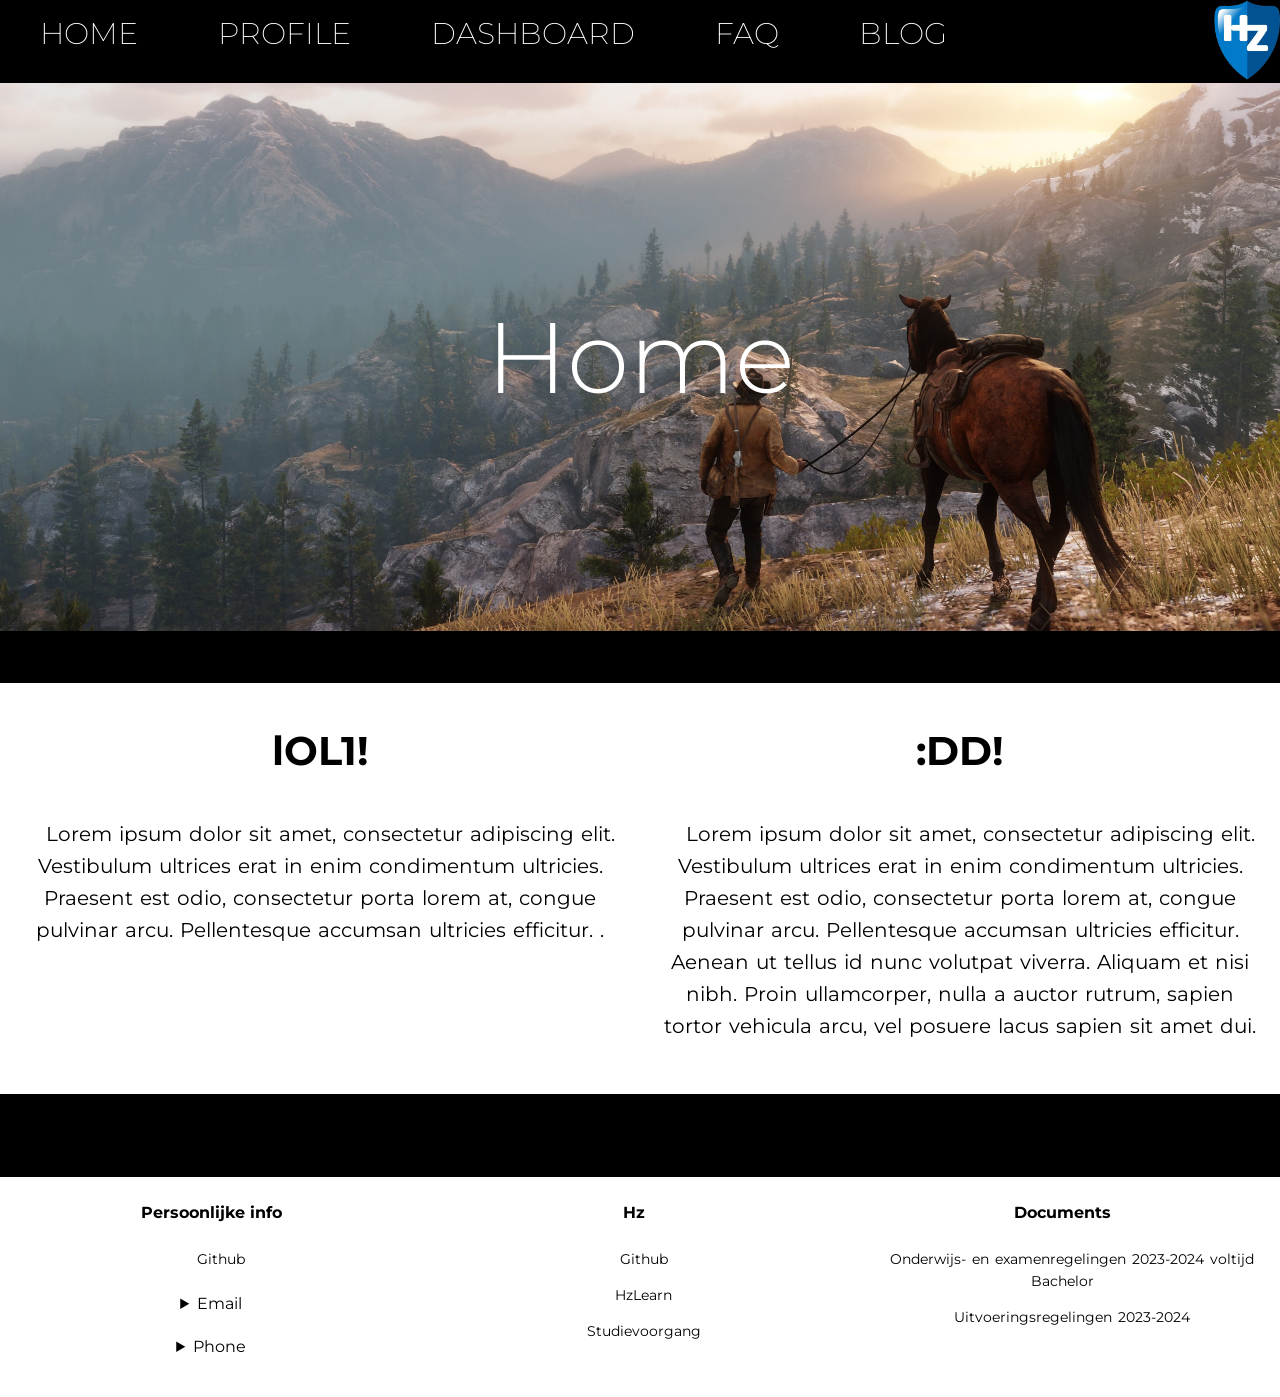
==== index.html @ 1583882f "12-09 copied code from original repository. Includes: Home + index but no text. Dashboard but no tab" ====
<!DOCTYPE html>
<html lang="en">

  <head>
    <meta charset="UTF-8">
    <meta name="viewport" content="width=device-width, initial-scale=1.0">
    <meta http-equiv="X-UA-Compatible" content="ie=edge">

    <title>Home</title>

    <link rel="stylesheet" href="styles.css">

    <link href="https://fonts.googleapis.com/css?family=Lato:100,100italic,300,300italic,regular,italic,700,
    700italic,900,900italic" rel="stylesheet" />
    <link href="https://fonts.googleapis.com/css?family=SUSE:100,200,300,regular,500,600,700,800" rel="stylesheet" />
    <link href="https://fonts.googleapis.com/css?family=Ubuntu:300,300italic,regular,italic,500,500italic,700,700italic" rel="stylesheet" />
    <link href="https://fonts.googleapis.com/css?family=Montserrat:100,200,
    300,regular,500,600,700,800,900,100italic,200italic,300italic,italic,500italic,600italic,
    700italic,800italic,900italic" rel="stylesheet" />



  </head>

  <main>
    <body>

 <!--------navigation-------->       
        <div>
            <nav>   
            <ul class="nav">
                <li class="navbar"><a href="index.html">HOME</a></li>                    
                <li class="navbar" ><a href="profile.html">PROFILE</a> </li>
                <li class="navbar" ><a href="dashboard.html">DASHBOARD</a> </li>
                <li class="navbar" ><a href="faq.html">FAQ</a></li>
                <li class="navbar" ><a href="blog.html">BLOG</a></li>
                <img class="navlogo" src="photos/hzlogo3.png.png" alt="hzlogo" height="80">
            </ul>
            </nav>
        </div>
            <hr class="line">

<!--------iamge container-------->
        <div class="image-container">
            <img src="photos/reddead.jpg" alt="RedDeadRedemption2" style="color: #ffffff;">
        <div class="overlay-text-index">Home </div>
        </div>

        <hr style="background-color: #000000; color: #000000; border-width: 0; padding: 10px;">
        
        


 <!--------columns-------->  
        <div id="indexcolumns">
            <div id="indexcolumnleft"> 
                <h2>lOL1!</h2>
                <p>Lorem ipsum dolor sit amet, consectetur adipiscing 
                    elit. Vestibulum ultrices erat in enim condimentum 
                    ultricies. Praesent est odio, consectetur porta 
                    lorem at, congue pulvinar arcu. Pellentesque 
                    accumsan ultricies efficitur. .</p>

            </div>

            <div id="indexcolumnright">
                <h2>:DD!</h2>
                <p>Lorem ipsum dolor sit amet, consectetur adipiscing 
                    elit. Vestibulum ultrices erat in enim condimentum 
                    ultricies. Praesent est odio, consectetur porta 
                    lorem at, congue pulvinar arcu. Pellentesque 
                    accumsan ultricies efficitur. Aenean ut tellus id 
                    nunc volutpat viverra. Aliquam et nisi nibh. Proin 
                    ullamcorper, nulla a auctor rutrum, sapien tortor 
                    vehicula arcu, vel posuere lacus sapien sit amet 
                    dui.</p> 
            </div>

            <div style="background-color: #ffffff;">
                <p style="color: #ffffff;">shh</p> 

            </div>

        </div>
        
        
        <P style="color: #000000;">shh</P>
        <hr class="line">

<!--------footer-------->        
            
<div class="footer">
    <div class="footerlinkspersoonlijk">
      <h3>Persoonlijke info</h3>
      <p> <a href="https://github.com/rozu789">Github</a> </p>
      <p> <details> <summary>Email</summary>
      hoge0018@hz.nl</details> </p>
      <p> <details> <summary>Phone</summary>
      06 23885* **</details> </p>
    </div>

    <div class="footerlinkshz">
      <h3>Hz</h3>
      <p> <a href="https://github.com/HZ-HBO-ICT">Github</a> </p>
      <p> <a href="https://learn.hz.nl/my/">HzLearn</a> </p>
      <p> <a href="https://hz.osiris-student.nl/voortgang">Studievoorgang</a> </p>
    </div>
    
    <div class="footerlinksdocuments">
      <h3>Documents</h3>
      <p> <a href="articleslinks/regulation.pdf">Onderwijs- en examenregelingen 2023-2024 voltijd Bachelor</a> </p>
      <p> <a href="articleslinks/IR.pdf"> Uitvoeringsregelingen 2023-2024</a> </p>
    </div>

</div>

        
    </body>
  
  </main>

  
</html>
---- styles.css ----
/* -------scrol-------  */
html {
    scroll-behavior: smooth;
  }




/* -------text-------  */
h1 {
    font-family: Montserrat;
    color: #ffffff;
    text-align: center;
    font-weight: 600;
    margin-top: 0;
    font-size: 75px;
}

h2 {
    font-family: Montserrat;
    color: #000000;
    font-weight: 500;
    margin-left: 15px;
    margin-right: 15px;
    padding: 10px;
    font-size: 40px;

}

h3 {
    font-family: Montserrat;
    color: #ffffff;
    font-weight: 500;
    margin-left: 15px;
    margin-right: 15px;
    padding: 10px;
    font-size: 40px;

}


p {
    font-family: Montserrat;
    font-size: 22px;
    font-weight: 4000;
    color: #000000;
    line-height: 1.6;
    text-indent: 20px;
    word-spacing: 2px;
    margin-left: 15px;
    margin-right: 15px;

}

.textwhite {
    font-family: Montserrat;
    font-size: 22px;
    font-weight: 4000;
    color: #ffffff;
    line-height: 1.6;
    text-indent: 20px;
    word-spacing: 2px;
    margin-left: 15px;
    margin-right: 15px;
}

.titleblack {
    font-family: Montserrat;
    color: #000000;
    text-align: center;
    font-weight: 600;
    margin-top: 0;
    font-size: 75px;
}




/* -------line-------  */
.line{
    height:3.4px;
    border-width:0; 
    color:#000000;
    background-color:#000000;
    margin: 0;
    padding: 0;
}

.linemargin{
    height:3.4px;
    border-width:0; 
    color:#000000;
    background-color:#000000;
}

.linewhite{
    height:3.4px;
    border-width:0; 
    color:#ffffff;
    background-color:#ffffff;
    margin: 0;
    padding: 0;
}









/* -------body-------  */
body {
   margin:0;
   background-color: #000000;
}








/* -------Header-------  */
.image-container {
    position: relative;
    display: inline-block;
    width: 100%;
}

.image-container img{
    display: block;
    height: auto;
    width: 100%; 
}

.overlay-text-index {
    position:absolute;
    top: 50%;
    left: 50%;
    transform: translate(-50%, -50%);
    background-color: #00000000;
    color: #ffffff;
    padding: 15px 20000px;
    font-size: 100px;
    font-family: Montserrat;
    font-weight: 300;
    text-align: center;
    border: 3px solid 0000007c;
    border-radius: 20px;
}



/* -------Footer-------  */
.footer {
    padding: 0px;
    margin: 0px;
    text-align: center;
}

.footer h3 {
    color: #000000;
    font-size: 16px;
    font-weight: 700;
}

.footer p {
    font-size: 14px;
}

.footerlinkspersoonlijk {
    width: 33%;
    float: left;
    background-color: #ffffff;
    min-height: 220px;
    margin: 0;
    padding: 0;
}

.footerlinkshz {
    width: 33%;
    float: left;
    background-color: #ffffff;
    min-height: 220px;
    margin: 0;
    padding: 0;
}

.footerlinksdocuments {
    width: 34%;
    float: left;
    background-color: #ffffff;
    min-height: 220px;
    margin: 0;
    padding: 0;
}


.footer a {
    color: #000000;
    text-decoration: none;
}

.footer a:hover {
    font-weight: 800;
    font-size: 15px;
}

.footerlinkspersoonlijk summary {
    font-family: Montserrat;
    font-weight: 400;
}

.footerlinkspersoonlijk details {
    font-family: Montserrat;
    font-weight: 500;
    padding-top: 10px;
}







/* -------nav-------  */
.nav {
    list-style-type: none;
    margin: 0;
    padding: 0;
    overflow: hidden;
    font-family: Montserrat;
    background-color: #000000;
}

.navbar {
    float: left;
}

.navbar a {
    display: block;
    color: #ffffff;
    font-size: 30px;
    font-weight: 200;
    text-align: center;
    padding: 15px 40px;
    text-decoration: none;
}

.navbar a:hover {
    font-weight: 600;
    font-size: 35px;
}

.navlogo {
    float: right;
}









/* -------Index-------  */
#indexcolumns {
    text-align: center;
    background-color: #ffffff;

}

#indexcolumns h2{
    color: #000000;
    font-size: 40px;
    font-weight: 700;
}

#indexcolumns p{
    color: #000000;
    font-size: 20px;
    font-weight: 400;
}



#indexcolumnleft {
    width: 50%;
    float: left;
    background-color: #ffffff;

}

#indexcolumnright {
    width: 50%;
    float: left;
    background-color: #ffffff;
    
}


/* -------Profile-------  */
.ColumnsProfileRight {
    float: right;
    width: 70%;
    background-color: white; 
    text-align: center;
    min-height: 900px;
}

.ColumnsProfileLeft {
    float: left;
    width: 30%;
    background-color: rgb(0, 0, 0); 
    text-align: center;
    min-height: 900px;
}

.ColumnsProfileLeft p {
    color: #ffffff;
}

.ColumnsProfileLeft h2 {
    color: #ffffff;
}

.ColumnsProfileLeft li {
    color: #ffffff;
    font-family: Montserrat;
    line-height: 1.4;
    margin-bottom: 20px;
    font-size: 22px;
}
    



/*Header profile*/
.overlay-text-profile {
    position:absolute;
    top: 50%;
    left: 50%;
    transform: translate(-50%, -50%);
    background-color: #00000096;
    color: #ffffff;
    padding: 15px 20000px;
    font-size: 100px;
    font-family: Montserrat;
    font-weight: 300;
    text-align: center;
    border: 3px solid 0000007c;
    border-radius: 20px;
}






/* -------Dashboard-------  */

/*Header*/
.overlay-text-dashboard {
    position:absolute;
    top: 50%;
    left: 50%;
    transform: translate(-50%, -50%);
    background-color: #00000000;
    color: #ffffff;
    padding: 15px 20000px;
    font-size: 100px;
    font-family: Montserrat;
    font-weight: 300;
    text-align: center;
    border: 3px solid 0000007c;
    border-radius: 20px;
}


/*dropdown menu*/
.skipto {
    text-align: center;
    margin-top: 20px;

}

.skipbutton {
    background-color: #000000;
    color: white;
    font-family: Montserrat;
    font-size: 25px;
    border: none;
    cursor: pointer;
    padding: 16px 300px;


  }
  
  .dropskip {
    position: relative;
    display: inline-block;

  }
  
  .skipbutton-content {
    display: none;
    position: absolute;
    background-color: #ffffff;
    min-width: 360px;
    box-shadow: 0px 8px 16px 0px rgba(0, 0, 0, 0.2);
    z-index: 1;
  }
  
  .skipbutton-content a {
    color: black;
    font-size: 20px;
    font-family: Montserrat;
    padding: 16px 420px;
    text-decoration: none;
    display: block;
  }
  
  .skipbutton-content a:hover {background-color: #000000; color: #ffffff; font-family: Montserrat;}
  
  .dropskip:hover .skipbutton-content {
    display: block;
  }
  
  .dropskip:hover .skipbutton {
    background-color: #ffffff;
    color: #000000;
    font-weight: 500;
  }


/*progress*/
.progressdash {
    background-color: #ffffff;
    text-align: center;
}


.yearprogress {
    padding-bottom: 50px;
}

.yearprogress h2 {
    color:black;
    font-weight: 700;
}


.quarterprogress {
    background-color: #ffffff;
}

.quarterprogress h2{
    font-size: 30px;
}

#quarter1progress {
    float: left;
    width: 25%;
    background-color: #ffffff;
    padding-bottom: 20px;
}

#quarter2progress {
    float: left;
    width: 25%;
    background-color: #ffffff;
    padding-bottom: 20px;
    
}

#quarter3progress {
    float: left;
    width: 25%;
    background-color: #ffffff;
    padding-bottom: 20px;
    
}

#quarter4progress {
    float: left;
    width: 25%;
    background-color: #ffffff;
    padding-bottom: 20px;
    
}


#quarter1 {
    background-color: #000000;
    color: #ffffff;

}

#quarter2 {
    background-color: #ffffff;

}

#quarter3 {
    background-color: #000000;

}

#quarter4 {
    background-color: #ffffff;

}




.quartertitleblack {
    padding-top: 20px;
    background-color: #000000;
}

.quartertitlewhite {
    padding-top: 20px;
    color: black;
}




/* -------Dashboard-------  */

.summaryfaq {
    color: #ffffff;
    font-family: Montserrat;
    font-size: 25px;
}

.detailsfaq {
    color: #ffffff;
    font-family: Montserrat;
    font-size: 20px;
}
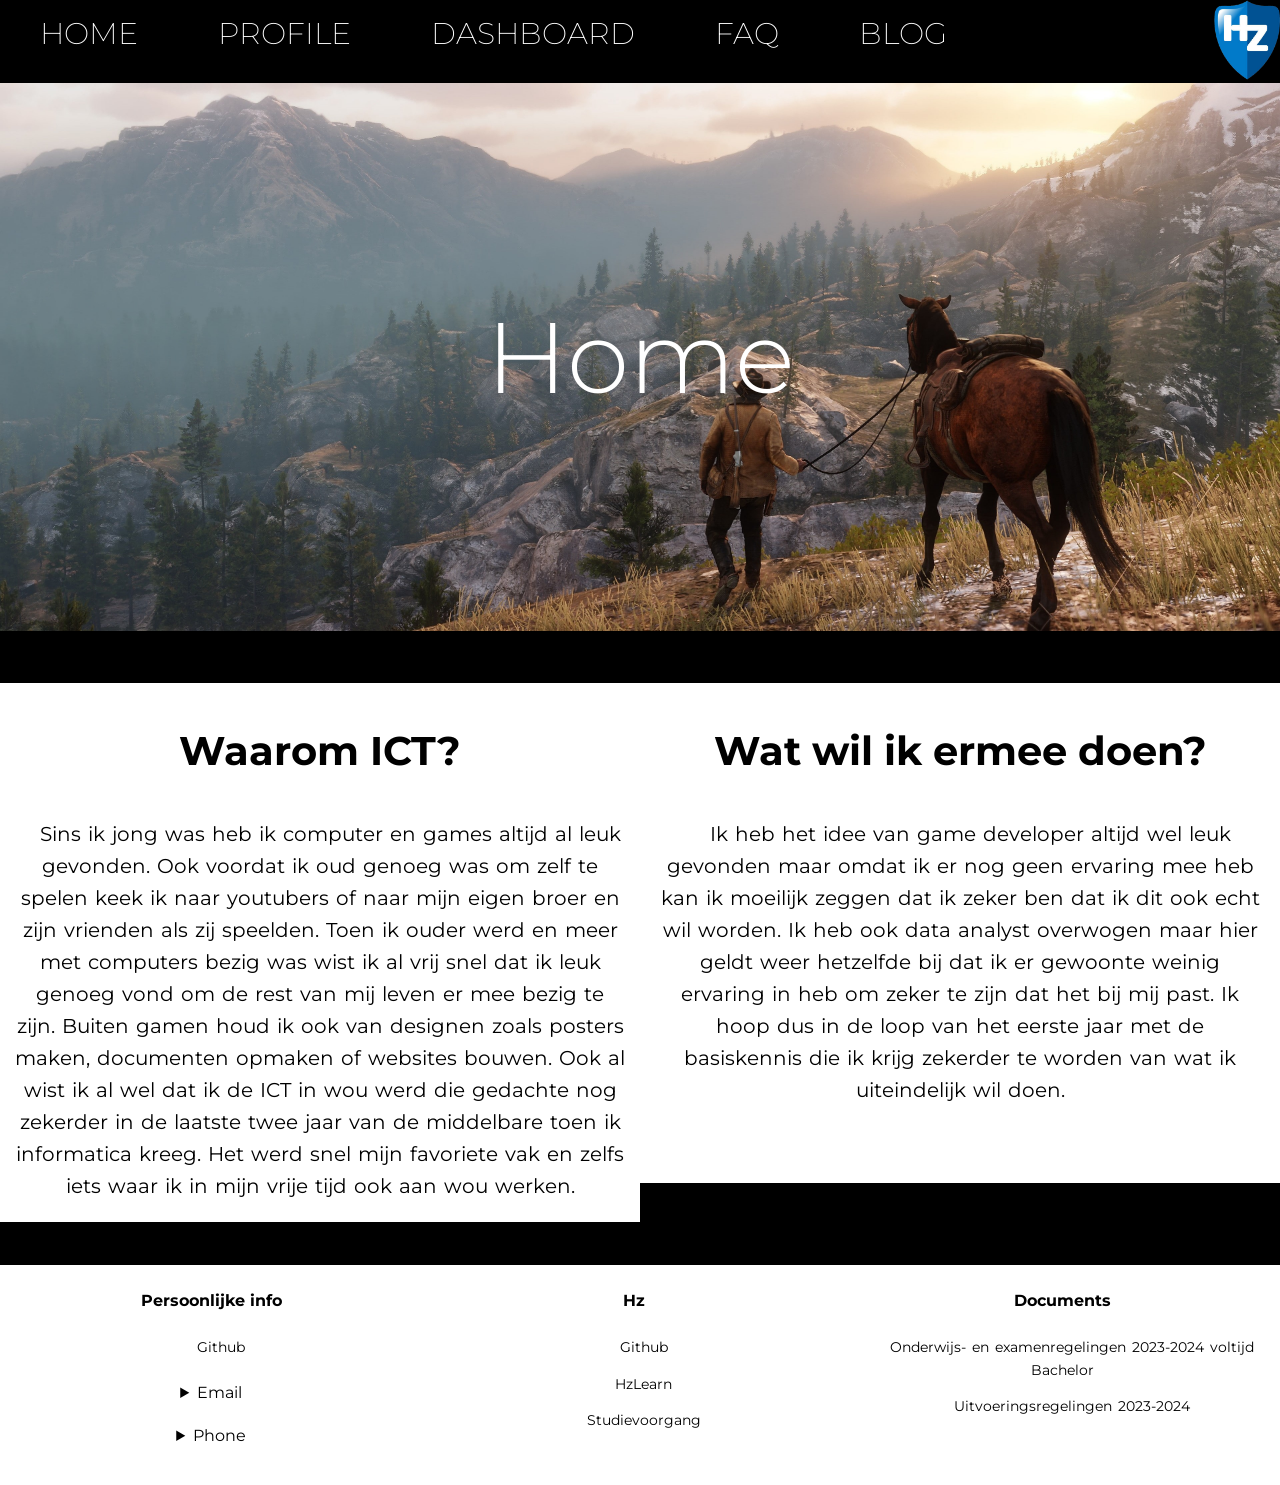
==== commit ad66861a: "evveerrryythinnggg 13-09" ====
--- a/index.html
+++ b/index.html
@@ -54,26 +54,24 @@
  <!--------columns-------->  
         <div id="indexcolumns">
             <div id="indexcolumnleft"> 
-                <h2>lOL1!</h2>
-                <p>Lorem ipsum dolor sit amet, consectetur adipiscing 
-                    elit. Vestibulum ultrices erat in enim condimentum 
-                    ultricies. Praesent est odio, consectetur porta 
-                    lorem at, congue pulvinar arcu. Pellentesque 
-                    accumsan ultricies efficitur. .</p>
+                <h2>Waarom ICT?</h2>
+                <p>Sins ik jong was heb ik computer en games altijd al leuk gevonden. 
+                  Ook voordat ik oud genoeg was om zelf te spelen keek ik naar youtubers of naar mijn eigen broer en 
+                  zijn vrienden als zij speelden. Toen ik ouder werd en meer met computers bezig was wist ik al vrij 
+                  snel dat ik leuk genoeg vond om de rest van mij leven er mee bezig te zijn. Buiten gamen houd ik ook 
+                  van designen zoals posters maken, documenten opmaken of websites bouwen. Ook al wist ik al wel dat ik 
+                  de ICT in wou werd die gedachte nog zekerder in de laatste twee jaar van de middelbare toen ik informatica 
+                  kreeg. Het werd snel mijn favoriete vak en zelfs iets waar ik in mijn vrije tijd ook aan wou werken. </p>
 
             </div>
 
             <div id="indexcolumnright">
-                <h2>:DD!</h2>
-                <p>Lorem ipsum dolor sit amet, consectetur adipiscing 
-                    elit. Vestibulum ultrices erat in enim condimentum 
-                    ultricies. Praesent est odio, consectetur porta 
-                    lorem at, congue pulvinar arcu. Pellentesque 
-                    accumsan ultricies efficitur. Aenean ut tellus id 
-                    nunc volutpat viverra. Aliquam et nisi nibh. Proin 
-                    ullamcorper, nulla a auctor rutrum, sapien tortor 
-                    vehicula arcu, vel posuere lacus sapien sit amet 
-                    dui.</p> 
+                <h2>Wat wil ik ermee doen?</h2>
+                <p>Ik heb het idee van game developer altijd wel leuk gevonden maar omdat ik er nog geen ervaring 
+                  mee heb kan ik moeilijk zeggen dat ik zeker ben dat ik dit ook echt wil worden. Ik heb ook data 
+                  analyst overwogen maar hier geldt weer hetzelfde bij dat ik er gewoonte weinig ervaring in heb om 
+                  zeker te zijn dat het bij mij past. Ik hoop dus in de loop van het eerste jaar met de basiskennis 
+                  die ik krijg zekerder te worden van wat ik uiteindelijk wil doen.</p> 
             </div>
 
             <div style="background-color: #ffffff;">
--- a/styles.css
+++ b/styles.css
@@ -143,7 +143,7 @@
     transform: translate(-50%, -50%);
     background-color: #00000000;
     color: #ffffff;
-    padding: 15px 20000px;
+    padding: 15px 20px;
     font-size: 100px;
     font-family: Montserrat;
     font-weight: 300;
@@ -271,6 +271,7 @@
 #indexcolumns {
     text-align: center;
     background-color: #ffffff;
+    height: 500px;
 
 }
 
@@ -346,14 +347,15 @@
     left: 50%;
     transform: translate(-50%, -50%);
     background-color: #00000096;
-    color: #ffffff;
-    padding: 15px 20000px;
+    color: #ffffff;   
     font-size: 100px;
     font-family: Montserrat;
     font-weight: 300;
     text-align: center;
     border: 3px solid 0000007c;
     border-radius: 20px;
+    padding-left: 100%;
+    padding-right: 100%;
 }
 
 
@@ -494,28 +496,49 @@
 }
 
 
+
+
+
+
+
 #quarter1 {
     background-color: #000000;
-    color: #ffffff;
+    padding: 20px;
 
 }
 
 #quarter2 {
     background-color: #ffffff;
-
+    padding: 20px;
+
+}
+
+#quarter2 li{
+    padding: 20px;
 }
 
 #quarter3 {
     background-color: #000000;
-
-}
+    padding: 20px;
+
+}
+
+#quarter3 li{
+    padding: 20px;
+}
+
+
+
 
 #quarter4 {
     background-color: #ffffff;
-
-}
-
-
+    padding: 20px;
+
+}
+
+#quarter4 li{
+    padding: 20px;
+}
 
 
 .quartertitleblack {
@@ -530,17 +553,365 @@
 
 
 
-
-/* -------Dashboard-------  */
+#tablequarter13 {
+    border-collapse: collapse;
+    width: 100%;
+    border: 2px solid #ffffff;
+    text-align: left;
+
+}
+
+#tablequarter13 td {
+    border: 2px solid #ffffff;
+    text-align: left;
+    padding: 30px;
+    font-size: 25px;
+    font-family: Montserrat;
+    color: #ffffff;
+}
+
+#tablequarter13 th {
+    border: 2px solid #ffffff;
+    text-align: left;
+    padding: 30px;
+    font-size: 25px;
+    font-family: Montserrat;
+    color: #ffffff;
+}
+
+
+
+
+#tablequarter24 {
+    border-collapse: collapse;
+    width: 100%;
+    border: 2px solid #000000;
+    text-align: left;
+}
+
+#tablequarter24 td {
+    border: 2px solid #000000;
+    text-align: left;
+    padding: 30px;
+    font-size: 25px;
+    font-family: Montserrat;
+    
+}
+
+#tablequarter24 th {
+    border: 2px solid #000000;
+    text-align: left;
+    padding: 30px;
+    font-size: 25px;
+    font-family: Montserrat;
+}
+
+
+
+
+
+
+
+
+
+
+
+
+
+
+
+
+
+
+
+
+
+
+/* -------faq-------  */
+#faqq li {
+    margin-bottom: 50px;
+    font-weight: 500;
+    text-align: left;
+}
+
+#faqq p {
+    margin-bottom: 50px;
+    font-weight: 500;
+}
+
+
+
 
 .summaryfaq {
-    color: #ffffff;
+    color: #000000;
     font-family: Montserrat;
     font-size: 25px;
+    text-align: center;
+    line-height: 1.3;
+    text-indent: 0px;
+    word-spacing: 0.5px;
+    letter-spacing: 0.0000001px;
 }
 
 .detailsfaq {
-    color: #ffffff;
+    color: #000000;
     font-family: Montserrat;
     font-size: 20px;
-}
+
+}
+
+
+
+
+
+
+/* -------Blog-------  */
+#blogpage {
+    margin-top: 40px;
+    height: 1000px;
+}
+
+#blogpage h3 {
+    color: #000000;
+    font-weight: 800;
+    padding-bottom: 0px;
+    margin-bottom: 0px;
+    padding-top: 20px;
+    margin-top: 10px;
+}
+
+#blogpage p {
+    color: #000000;
+    font-weight: 400;
+    margin-bottom: 30px;
+    font-size: 22px;
+}
+
+#blogpage a {
+    color: #ffffff;
+    background-color: #000000;
+    text-decoration: none;
+    font-family: Montserrat;
+    font-size: 20px;
+    font-weight: 800;
+    padding: 10px;
+    border-radius: 15px;
+    margin-left: 30px;
+}
+
+#blogpage a:hover {
+    color: #000000;
+    background-color: #ffffff;
+    text-decoration: none;
+    font-family: Montserrat;
+    font-size: 20px;
+    font-weight: 800;
+    padding: 10px;
+    border-radius: 15px;
+    border: 4px solid black;
+    margin-left: 30px;
+}
+
+
+#blogstudychoice {
+    width: 32%;
+    float: left;
+    background-color: #ffffff;
+    margin: 5px;
+    padding-bottom: 30px;
+    border-color: #000000;
+    border-width: 5px;
+    border-radius: 25px;
+    min-height: 350px;
+
+}
+
+#blogpersonalswot {
+    width: 32%;
+    float: left;
+    background-color: #ffffff;
+    margin: 5px;
+    padding-bottom: 30px;
+    border-color: #000000;
+    border-width: 5px;
+    border-radius: 25px;
+    min-height: 350px;
+
+}
+
+#blogprogramming {
+    width: 32%;
+    float: left;
+    background-color: #ffffff;
+    margin: 5px;
+    padding-bottom: 30px;
+    border-color: #000000;
+    border-width: 5px;
+    border-radius: 25px;
+    min-height: 350px;
+
+}
+
+#blogfirstfeedback {
+    width: 32%;
+    float: left;
+    background-color: #ffffff;
+    margin: 5px;
+    padding-bottom: 30px;
+    border-color: #000000;
+    border-width: 5px;
+    border-radius: 25px;
+    min-height: 350px;
+
+}
+
+#blogictfieldwork {
+    width: 32%;
+    float: left;
+    background-color: #ffffff;
+    margin: 5px;
+    padding-bottom: 30px;
+    border-color: #000000;
+    border-width: 5px;
+    border-radius: 25px;
+    min-height: 350px;
+
+}
+
+
+
+
+/*blog page*/
+
+.backtoblog {
+    padding: 30px;
+    background-color: #ffffff;
+    text-align: center;
+}
+
+.backtoblog a {
+    padding: 30px;
+    color: #000000;
+    text-decoration: none;
+    font-family: Montserrat;
+    font-size: 25px;
+}
+
+.backtoblog a:hover {
+    padding: 30px;
+    color: #000000;
+    background-color: #ffffff;
+    text-decoration: none;
+    font-family: Montserrat;
+    font-size: 25px;
+    font-weight: 800;
+}
+
+.blogheader {   
+    margin: 0;
+}
+
+.blogheader h1{   
+    color: #000000;
+    margin: 0;
+    font-family: DM sans;
+    font-weight: 300;
+    text-align: center;
+}
+
+/*blog page: SWOT*/
+#swot h2{
+    text-align: center;
+    margin-top: 10px;
+    margin-bottom: 0px;
+    padding: 0;
+}
+
+#swot p{
+    text-align: center;
+    font-family: DM sans;
+    margin: 0;
+    padding: 0;
+}
+
+#swot2 p{
+    text-align: center;
+    font-family: DM sans;
+    font-size: 18px;
+    margin: 0;
+    padding: 0;
+}
+
+#swot li{
+    text-align: center;
+    width: 50%;
+    margin: auto;
+    font-family: DM sans;
+}
+
+#s {
+    width: 25%;
+    height: 250px;
+    float: left;
+}
+
+#w {
+    width: 25%;
+    height: 250px;
+    float: left;
+}
+
+#o {
+    width: 25%;
+    height: 250px;
+    float: left;
+}
+
+#t {
+    width: 25%;
+    height: 250px;
+    float: left;
+}
+
+/*blog page: study choice*/
+#studychoice h3 {
+    text-align: center;
+    color: #000000;  
+    margin: 0; 
+    padding: 0;
+    
+}
+
+#studychoice h2 {
+    text-align: center;
+    color: #000000;  
+    margin: 0; 
+    padding: 0;
+    
+}
+
+#studychoice p {
+    text-align: center;
+    color: #000000;  
+    margin: 0; 
+    padding: 0;
+    
+}
+
+#studychoiceact {
+    
+}
+
+
+#studychoicemotivation {
+    width: 49%;
+    float: left;
+}
+
+#afterstudy {
+    width: 49%;
+    float: right;
+}
+
+
+
